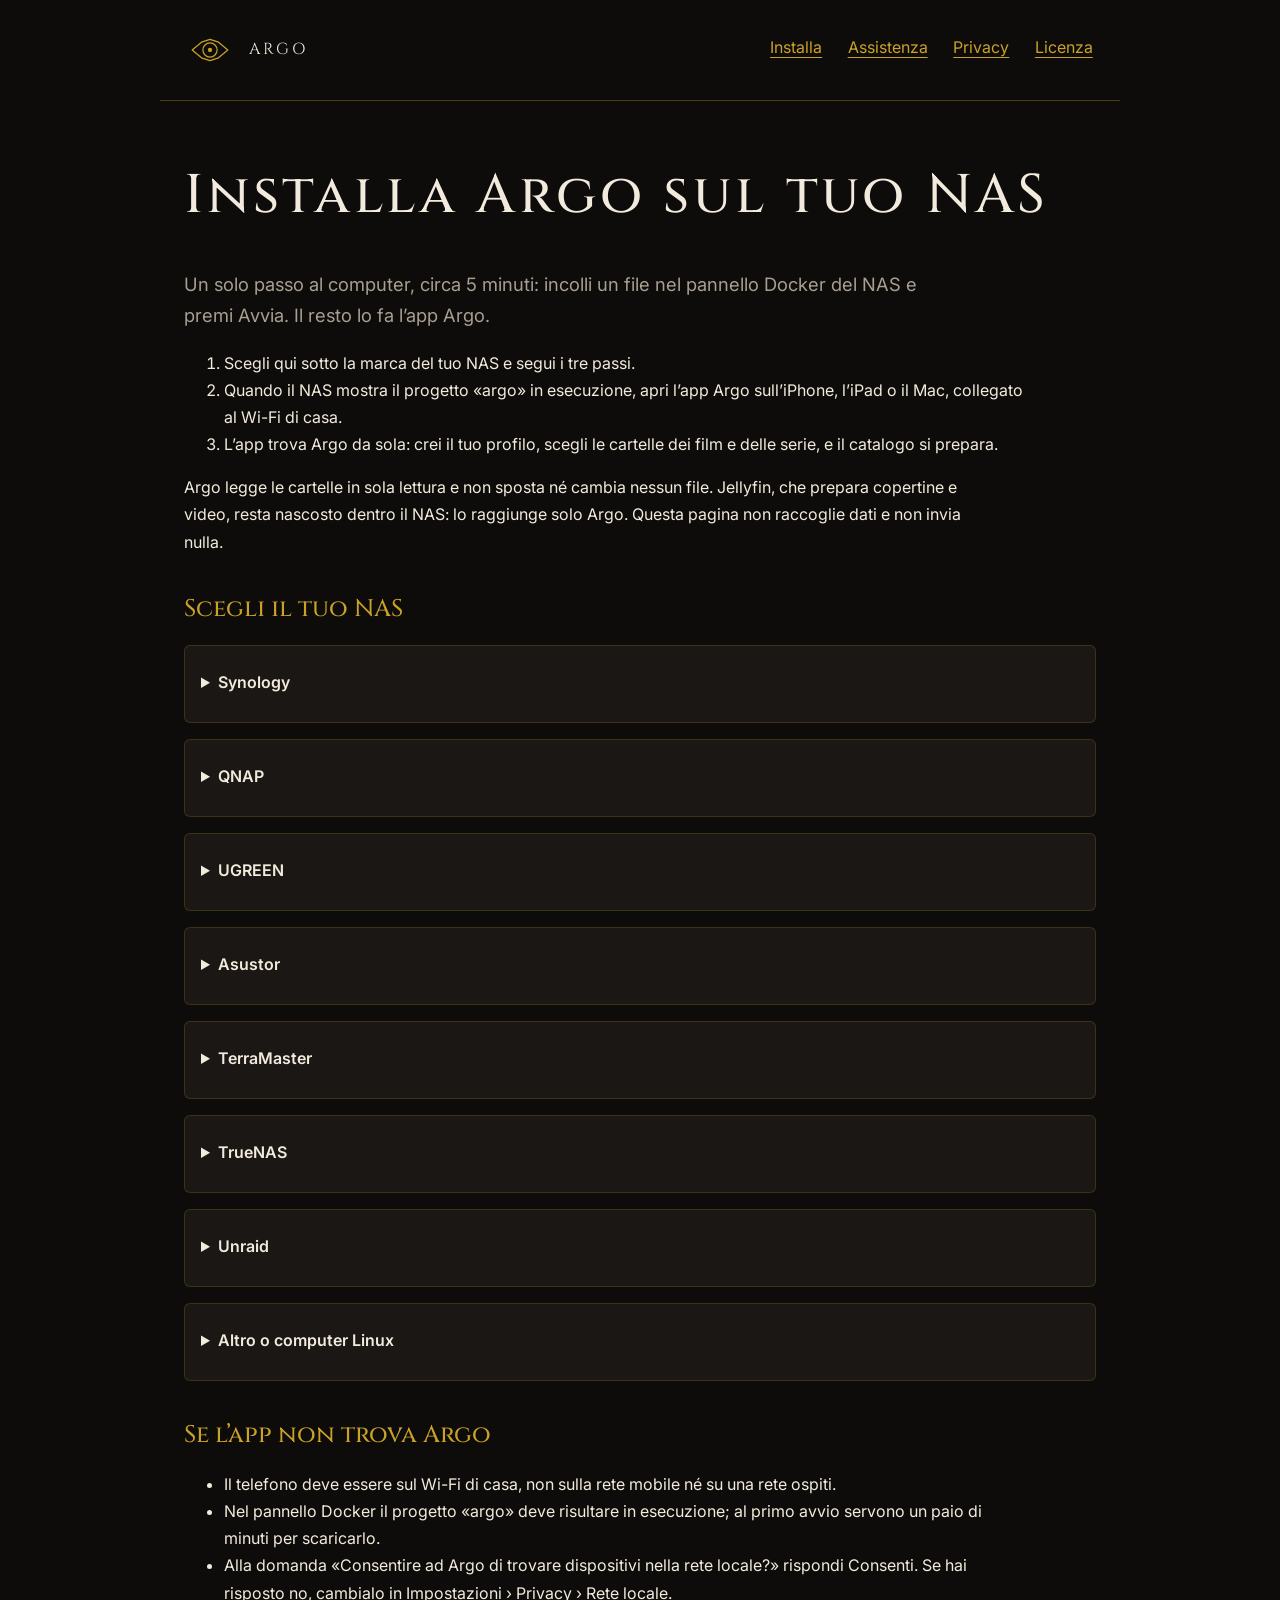
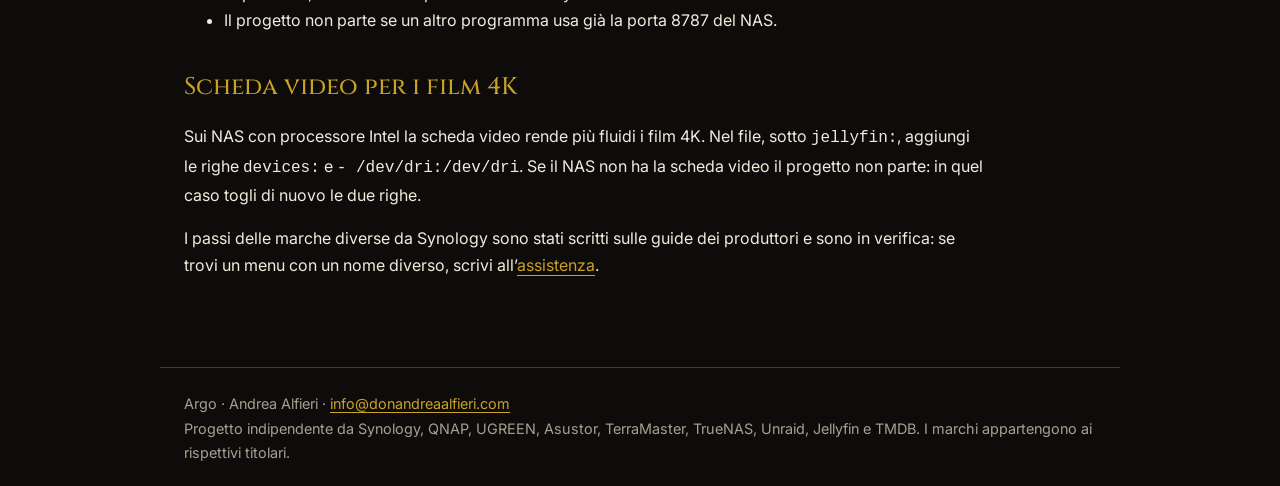
==== installa.html @ 42afb278 "Pagina «Installa»: Argo su qualunque NAS, marca per marca Passi per Synology, QNAP, UGREEN, Asustor," ====
<!doctype html><html lang="it"><head><meta charset="utf-8"><meta name="viewport" content="width=device-width, initial-scale=1"><meta name="referrer" content="no-referrer"><title>Installa Argo · Argo</title><link rel="icon" href="assets/argo-icon.svg" type="image/svg+xml"><link rel="stylesheet" href="style.css"></head><body><a class="skip" href="#contenuto">Vai al contenuto</a><header><a class="brand" href="index.html"><img src="assets/argo-icon.svg" alt="" width="52" height="52">ARGO</a><nav aria-label="Navigazione"><a href="installa.html">Installa</a><a href="supporto.html">Assistenza</a><a href="privacy.html">Privacy</a><a href="licenza.html">Licenza</a></nav></header><main id="contenuto"><h1>Installa Argo sul tuo NAS</h1><p class="lead">Un solo passo al computer, circa 5 minuti: incolli un file nel pannello Docker del NAS e premi Avvia. Il resto lo fa l’app Argo.</p><ol><li>Scegli qui sotto la marca del tuo NAS e segui i tre passi.</li><li>Quando il NAS mostra il progetto «argo» in esecuzione, apri l’app Argo sull’iPhone, l’iPad o il Mac, collegato al Wi-Fi di casa.</li><li>L’app trova Argo da sola: crei il tuo profilo, scegli le cartelle dei film e delle serie, e il catalogo si prepara.</li></ol><p>Argo legge le cartelle in sola lettura e non sposta né cambia nessun file. Jellyfin, che prepara copertine e video, resta nascosto dentro il NAS: lo raggiunge solo Argo. Questa pagina non raccoglie dati e non invia nulla.</p><h2>Scegli il tuo NAS</h2><details id="synology"><summary>Synology</summary><p><strong>Serve:</strong> DSM 7.2 e un modello con Container Manager.</p><ol><li>Apri DSM dal computer e, nel Centro pacchetti, installa Container Manager.</li><li>In Container Manager apri Progetto, premi Crea, dai il nome «argo» e scegli «Crea docker-compose.yml».</li><li>Incolla il file di Argo, premi Avanti e poi Fine. Attendi «In esecuzione».</li></ol><p>Il file di Argo per Synology, con le cartelle condivise in <code>/volume1</code>:</p><pre>name: argo
services:
  argo:
    image: ghcr.io/donandrea89/argo-server:latest
    container_name: argo
    restart: unless-stopped
    user: &quot;0:0&quot;
    ports:
      - &quot;8787:8787&quot;
    environment:
      JELLYFIN_URL: http://jellyfin:8096
      DATA_DIR: /data
      CATALOG_DIR: /catalogo
      NAS_ROOT: /nas
      LOG_LEVEL: info
    volumes:
      - argo-dati:/data
      - argo-catalogo:/catalogo
      - /volume1:/nas:ro
    depends_on:
      - jellyfin
  jellyfin:
    image: jellyfin/jellyfin:12.4
    container_name: argo-jellyfin
    restart: unless-stopped
    volumes:
      - jellyfin-config:/config
      - jellyfin-cache:/cache
      - argo-catalogo:/media/catalogo:ro
      - /volume1:/nas:ro
volumes:
  argo-dati:
  argo-catalogo:
  jellyfin-config:
  jellyfin-cache:
</pre></details><details id="qnap"><summary>QNAP</summary><p><strong>Serve:</strong> QTS 5 o QuTS hero con Container Station.</p><ol><li>Apri il pannello del NAS dal computer e, nell’App Center, installa Container Station.</li><li>In Container Station apri Applicazioni e premi Crea.</li><li>Dai il nome «argo», incolla il file di Argo e premi Crea. Attendi che l’applicazione sia avviata.</li></ol><p>Il file di Argo per QNAP, con le cartelle condivise in <code>/share</code>:</p><pre>name: argo
services:
  argo:
    image: ghcr.io/donandrea89/argo-server:latest
    container_name: argo
    restart: unless-stopped
    user: &quot;0:0&quot;
    ports:
      - &quot;8787:8787&quot;
    environment:
      JELLYFIN_URL: http://jellyfin:8096
      DATA_DIR: /data
      CATALOG_DIR: /catalogo
      NAS_ROOT: /nas
      LOG_LEVEL: info
    volumes:
      - argo-dati:/data
      - argo-catalogo:/catalogo
      - /share:/nas:ro
    depends_on:
      - jellyfin
  jellyfin:
    image: jellyfin/jellyfin:12.4
    container_name: argo-jellyfin
    restart: unless-stopped
    volumes:
      - jellyfin-config:/config
      - jellyfin-cache:/cache
      - argo-catalogo:/media/catalogo:ro
      - /share:/nas:ro
volumes:
  argo-dati:
  argo-catalogo:
  jellyfin-config:
  jellyfin-cache:
</pre></details><details id="ugreen"><summary>UGREEN</summary><p><strong>Serve:</strong> UGOS Pro con l’app Docker.</p><ol><li>Apri UGOS Pro dal computer e, nell’App Center, installa Docker.</li><li>In Docker apri Progetto e premi Crea.</li><li>Dai il nome «argo», incolla il file di Argo e premi Distribuisci.</li></ol><p>Il file di Argo per UGREEN, con le cartelle condivise in <code>/volume1</code>:</p><pre>name: argo
services:
  argo:
    image: ghcr.io/donandrea89/argo-server:latest
    container_name: argo
    restart: unless-stopped
    user: &quot;0:0&quot;
    ports:
      - &quot;8787:8787&quot;
    environment:
      JELLYFIN_URL: http://jellyfin:8096
      DATA_DIR: /data
      CATALOG_DIR: /catalogo
      NAS_ROOT: /nas
      LOG_LEVEL: info
    volumes:
      - argo-dati:/data
      - argo-catalogo:/catalogo
      - /volume1:/nas:ro
    depends_on:
      - jellyfin
  jellyfin:
    image: jellyfin/jellyfin:12.4
    container_name: argo-jellyfin
    restart: unless-stopped
    volumes:
      - jellyfin-config:/config
      - jellyfin-cache:/cache
      - argo-catalogo:/media/catalogo:ro
      - /volume1:/nas:ro
volumes:
  argo-dati:
  argo-catalogo:
  jellyfin-config:
  jellyfin-cache:
</pre></details><details id="asustor"><summary>Asustor</summary><p><strong>Serve:</strong> ADM 4 con Portainer da App Central.</p><ol><li>Apri ADM dal computer e, in App Central, installa Portainer.</li><li>In Portainer apri Stacks e premi Add stack.</li><li>Dai il nome «argo», incolla il file di Argo e premi Deploy the stack.</li></ol><p>Il file di Argo per Asustor, con le cartelle condivise in <code>/volume1</code>:</p><pre>name: argo
services:
  argo:
    image: ghcr.io/donandrea89/argo-server:latest
    container_name: argo
    restart: unless-stopped
    user: &quot;0:0&quot;
    ports:
      - &quot;8787:8787&quot;
    environment:
      JELLYFIN_URL: http://jellyfin:8096
      DATA_DIR: /data
      CATALOG_DIR: /catalogo
      NAS_ROOT: /nas
      LOG_LEVEL: info
    volumes:
      - argo-dati:/data
      - argo-catalogo:/catalogo
      - /volume1:/nas:ro
    depends_on:
      - jellyfin
  jellyfin:
    image: jellyfin/jellyfin:12.4
    container_name: argo-jellyfin
    restart: unless-stopped
    volumes:
      - jellyfin-config:/config
      - jellyfin-cache:/cache
      - argo-catalogo:/media/catalogo:ro
      - /volume1:/nas:ro
volumes:
  argo-dati:
  argo-catalogo:
  jellyfin-config:
  jellyfin-cache:
</pre></details><details id="terramaster"><summary>TerraMaster</summary><p><strong>Serve:</strong> TOS 6 con Docker Manager.</p><ol><li>Apri TOS dal computer e, nell’App Center, installa Docker Manager.</li><li>In Docker Manager apri Compose e premi Crea.</li><li>Dai il nome «argo», incolla il file di Argo e avvia il progetto.</li></ol><p>Il file di Argo per TerraMaster, con le cartelle condivise in <code>/Volume1</code>:</p><pre>name: argo
services:
  argo:
    image: ghcr.io/donandrea89/argo-server:latest
    container_name: argo
    restart: unless-stopped
    user: &quot;0:0&quot;
    ports:
      - &quot;8787:8787&quot;
    environment:
      JELLYFIN_URL: http://jellyfin:8096
      DATA_DIR: /data
      CATALOG_DIR: /catalogo
      NAS_ROOT: /nas
      LOG_LEVEL: info
    volumes:
      - argo-dati:/data
      - argo-catalogo:/catalogo
      - /Volume1:/nas:ro
    depends_on:
      - jellyfin
  jellyfin:
    image: jellyfin/jellyfin:12.4
    container_name: argo-jellyfin
    restart: unless-stopped
    volumes:
      - jellyfin-config:/config
      - jellyfin-cache:/cache
      - argo-catalogo:/media/catalogo:ro
      - /Volume1:/nas:ro
volumes:
  argo-dati:
  argo-catalogo:
  jellyfin-config:
  jellyfin-cache:
</pre></details><details id="truenas"><summary>TrueNAS</summary><p><strong>Serve:</strong> TrueNAS SCALE 24.10 o successivo.</p><ol><li>Apri TrueNAS dal computer, vai in Apps e premi Discover Apps.</li><li>Apri il menu ⋮ e scegli Install via YAML.</li><li>Dai il nome «argo», incolla il file di Argo (sostituisci NOME-DEL-POOL con il tuo pool) e premi Save.</li></ol><p>Il file di Argo per TrueNAS, con le cartelle condivise in <code>/mnt/NOME-DEL-POOL</code>:</p><pre>name: argo
services:
  argo:
    image: ghcr.io/donandrea89/argo-server:latest
    container_name: argo
    restart: unless-stopped
    user: &quot;0:0&quot;
    ports:
      - &quot;8787:8787&quot;
    environment:
      JELLYFIN_URL: http://jellyfin:8096
      DATA_DIR: /data
      CATALOG_DIR: /catalogo
      NAS_ROOT: /nas
      LOG_LEVEL: info
    volumes:
      - argo-dati:/data
      - argo-catalogo:/catalogo
      - /mnt/NOME-DEL-POOL:/nas:ro
    depends_on:
      - jellyfin
  jellyfin:
    image: jellyfin/jellyfin:12.4
    container_name: argo-jellyfin
    restart: unless-stopped
    volumes:
      - jellyfin-config:/config
      - jellyfin-cache:/cache
      - argo-catalogo:/media/catalogo:ro
      - /mnt/NOME-DEL-POOL:/nas:ro
volumes:
  argo-dati:
  argo-catalogo:
  jellyfin-config:
  jellyfin-cache:
</pre></details><details id="unraid"><summary>Unraid</summary><p><strong>Serve:</strong> Unraid 6.12 o successivo con il plugin Docker Compose Manager.</p><ol><li>Apri Unraid dal computer e, in Apps, installa Docker Compose Manager.</li><li>Nella scheda Docker premi Add New Stack e chiamalo «argo».</li><li>Premi Edit Stack, incolla il file di Argo, salva e premi Compose Up.</li></ol><p>Il file di Argo per Unraid, con le cartelle condivise in <code>/mnt/user</code>:</p><pre>name: argo
services:
  argo:
    image: ghcr.io/donandrea89/argo-server:latest
    container_name: argo
    restart: unless-stopped
    user: &quot;0:0&quot;
    ports:
      - &quot;8787:8787&quot;
    environment:
      JELLYFIN_URL: http://jellyfin:8096
      DATA_DIR: /data
      CATALOG_DIR: /catalogo
      NAS_ROOT: /nas
      LOG_LEVEL: info
    volumes:
      - argo-dati:/data
      - argo-catalogo:/catalogo
      - /mnt/user:/nas:ro
    depends_on:
      - jellyfin
  jellyfin:
    image: jellyfin/jellyfin:12.4
    container_name: argo-jellyfin
    restart: unless-stopped
    volumes:
      - jellyfin-config:/config
      - jellyfin-cache:/cache
      - argo-catalogo:/media/catalogo:ro
      - /mnt/user:/nas:ro
volumes:
  argo-dati:
  argo-catalogo:
  jellyfin-config:
  jellyfin-cache:
</pre></details><details id="altro"><summary>Altro o computer Linux</summary><p><strong>Serve:</strong> Docker con Compose.</p><ol><li>Salva il file di Argo come compose.yaml in una cartella del computer.</li><li>Cambia /srv con la cartella che contiene i tuoi film.</li><li>Nel Terminale, in quella cartella, esegui: docker compose up -d</li></ol><p>Il file di Argo per Altro o computer Linux, con le cartelle condivise in <code>/srv</code>:</p><pre>name: argo
services:
  argo:
    image: ghcr.io/donandrea89/argo-server:latest
    container_name: argo
    restart: unless-stopped
    user: &quot;0:0&quot;
    ports:
      - &quot;8787:8787&quot;
    environment:
      JELLYFIN_URL: http://jellyfin:8096
      DATA_DIR: /data
      CATALOG_DIR: /catalogo
      NAS_ROOT: /nas
      LOG_LEVEL: info
    volumes:
      - argo-dati:/data
      - argo-catalogo:/catalogo
      - /srv:/nas:ro
    depends_on:
      - jellyfin
  jellyfin:
    image: jellyfin/jellyfin:12.4
    container_name: argo-jellyfin
    restart: unless-stopped
    volumes:
      - jellyfin-config:/config
      - jellyfin-cache:/cache
      - argo-catalogo:/media/catalogo:ro
      - /srv:/nas:ro
volumes:
  argo-dati:
  argo-catalogo:
  jellyfin-config:
  jellyfin-cache:
</pre></details><h2>Se l’app non trova Argo</h2><ul><li>Il telefono deve essere sul Wi-Fi di casa, non sulla rete mobile né su una rete ospiti.</li><li>Nel pannello Docker il progetto «argo» deve risultare in esecuzione; al primo avvio servono un paio di minuti per scaricarlo.</li><li>Alla domanda «Consentire ad Argo di trovare dispositivi nella rete locale?» rispondi Consenti. Se hai risposto no, cambialo in Impostazioni › Privacy › Rete locale.</li><li>Il progetto non parte se un altro programma usa già la porta 8787 del NAS.</li></ul><h2>Scheda video per i film 4K</h2><p>Sui NAS con processore Intel la scheda video rende più fluidi i film 4K. Nel file, sotto <code>jellyfin:</code>, aggiungi le righe <code>devices:</code> e <code>  - /dev/dri:/dev/dri</code>. Se il NAS non ha la scheda video il progetto non parte: in quel caso togli di nuovo le due righe.</p><p>I passi delle marche diverse da Synology sono stati scritti sulle guide dei produttori e sono in verifica: se trovi un menu con un nome diverso, scrivi all’<a href="supporto.html">assistenza</a>.</p></main><footer>Argo · Andrea Alfieri · <a href="mailto:info@donandreaalfieri.com">info@donandreaalfieri.com</a><br>Progetto indipendente da Synology, QNAP, UGREEN, Asustor, TerraMaster, TrueNAS, Unraid, Jellyfin e TMDB. I marchi appartengono ai rispettivi titolari.</footer></body></html>
---- style.css ----
@font-face{font-family:Cinzel;src:url(assets/fonts/cinzel.ttf) format("truetype");font-display:swap}@font-face{font-family:Inter;src:url(assets/fonts/inter.ttf) format("truetype");font-display:swap}:root{color-scheme:dark;--bg:#0E0C0A;--surface:#1A1714;--accent:#C8553D;--gold:#C9A227;--text:#F2EBDD;--muted:#A89F91;--space:1.5rem;--radius:6px}*{box-sizing:border-box}body{margin:0;background:var(--bg);color:var(--text);font:1rem/1.7 Inter,system-ui,sans-serif}a{color:var(--gold);text-underline-offset:.22em}a:focus-visible{outline:2px solid var(--gold);outline-offset:5px}header,main,footer{width:min(960px,100%);margin:auto;padding:var(--space)}header{display:flex;align-items:center;gap:1rem;flex-wrap:wrap;border-bottom:1px solid #C9A22755}.brand{display:flex;align-items:center;gap:.8rem;color:var(--text);font-family:Cinzel;letter-spacing:.2em;text-decoration:none}.brand img{width:52px;height:52px}nav{margin-left:auto;display:flex;gap:1.2rem;flex-wrap:wrap}nav a{padding:.4rem .2rem;min-height:44px}h1,h2{font-family:Cinzel;font-weight:500;line-height:1.3}h1{font-size:clamp(2rem,6vw,3.4rem);letter-spacing:.07em}h2{margin-top:2.4rem;color:var(--gold)}.lead{font-size:1.15rem;color:var(--muted);max-width:65ch}.draft{padding:1rem;border-left:3px solid var(--gold);background:var(--surface);border-radius:var(--radius)}.cards{display:grid;grid-template-columns:repeat(auto-fit,minmax(min(100%,250px),1fr));gap:1rem;margin:2rem 0}.card{padding:1.4rem;background:var(--surface);border:1px solid #C9A22733;border-radius:var(--radius)}.card h2{margin:0 0 1rem}.card a{display:inline-block;padding:.5rem 0}details{margin:1rem 0;padding:1rem;background:var(--surface);border:1px solid #C9A22733;border-radius:var(--radius)}summary{cursor:pointer;min-height:44px;display:list-item;padding:.4rem 0;font-weight:600}summary:focus-visible{outline:2px solid var(--gold);outline-offset:4px}p,li{max-width:80ch;overflow-wrap:anywhere}footer{margin-top:3rem;border-top:1px solid #C9A22755;color:var(--muted);font-size:.9rem}.skip{position:absolute;left:1rem;top:-100px}.skip:focus{top:1rem;background:var(--surface);padding:.6rem}code{font-family:monospace;color:var(--text)}@media(max-width:600px){nav{margin:0;width:100%}h1{margin-top:1.6rem}}

pre{overflow-x:auto;max-width:100%;padding:14px;border-radius:12px;background:rgba(255,255,255,.06);font-size:.82rem;line-height:1.45}details ol{padding-left:1.3em}
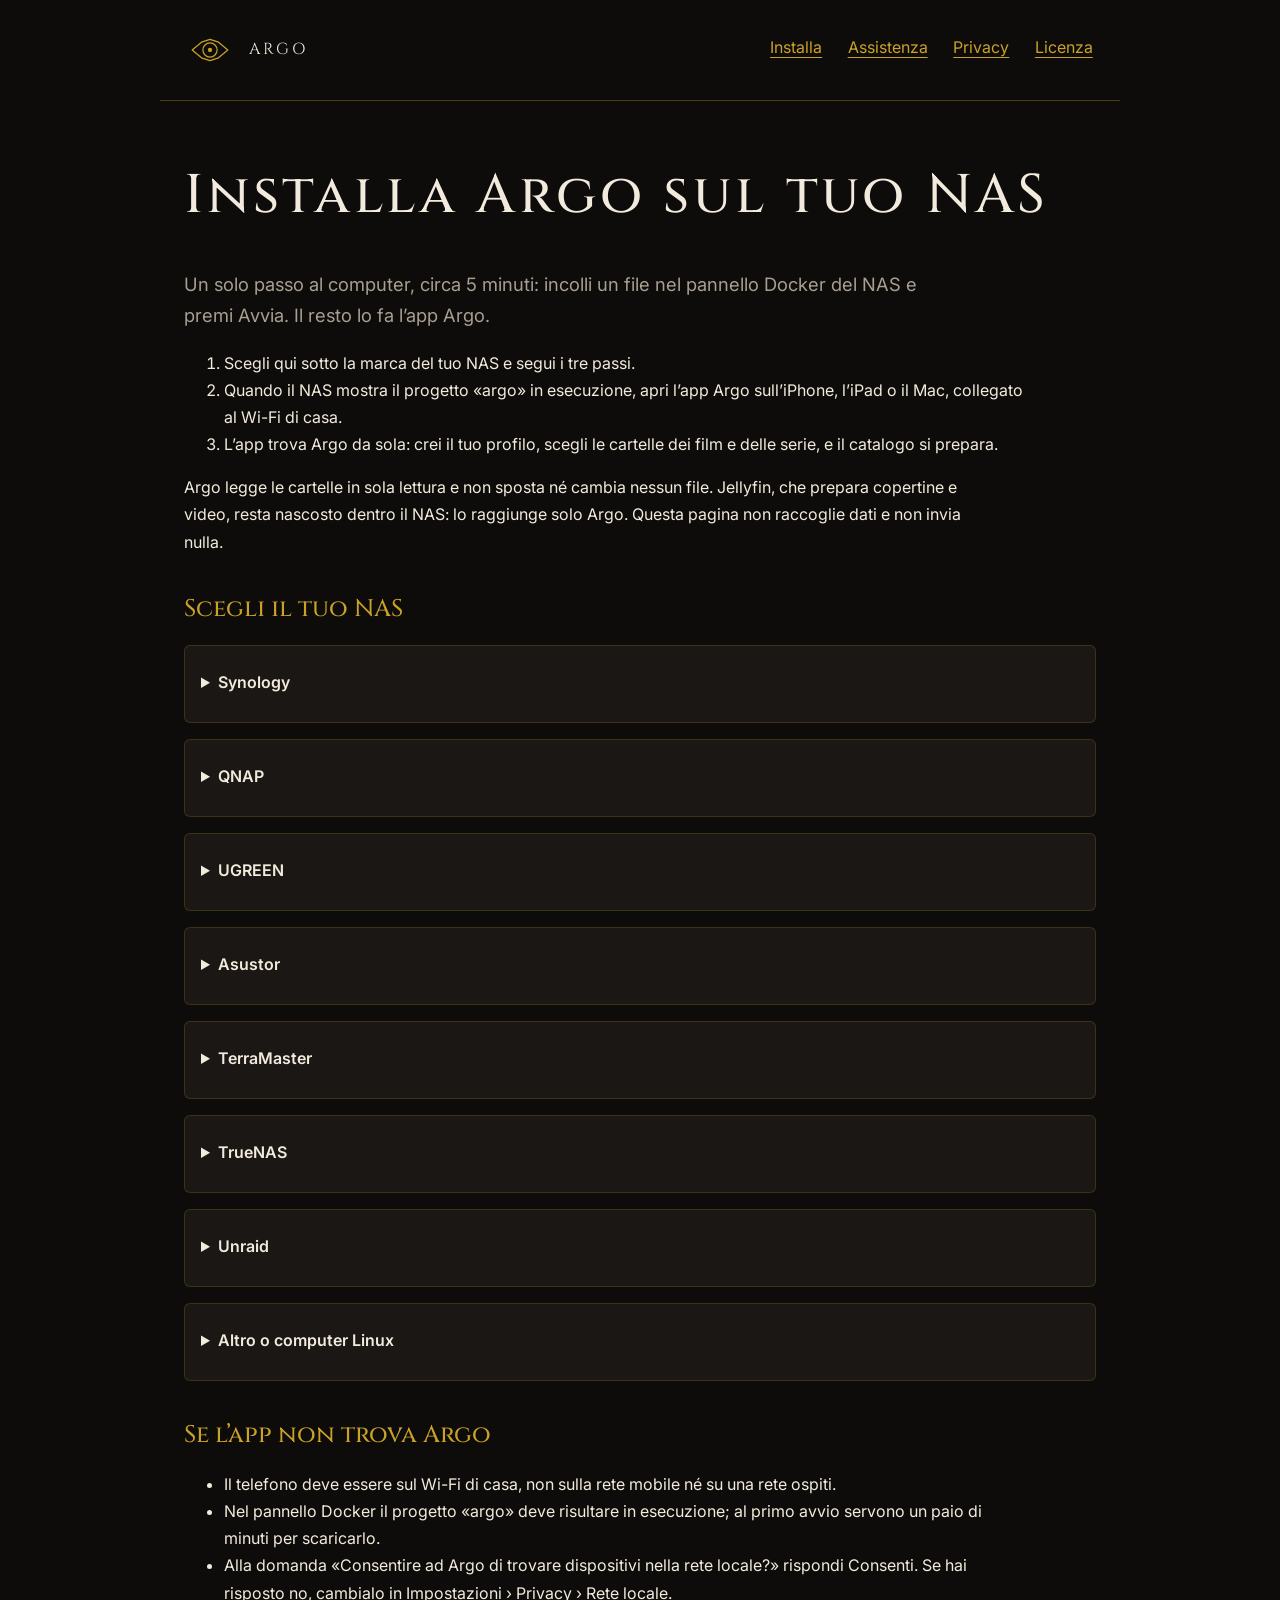
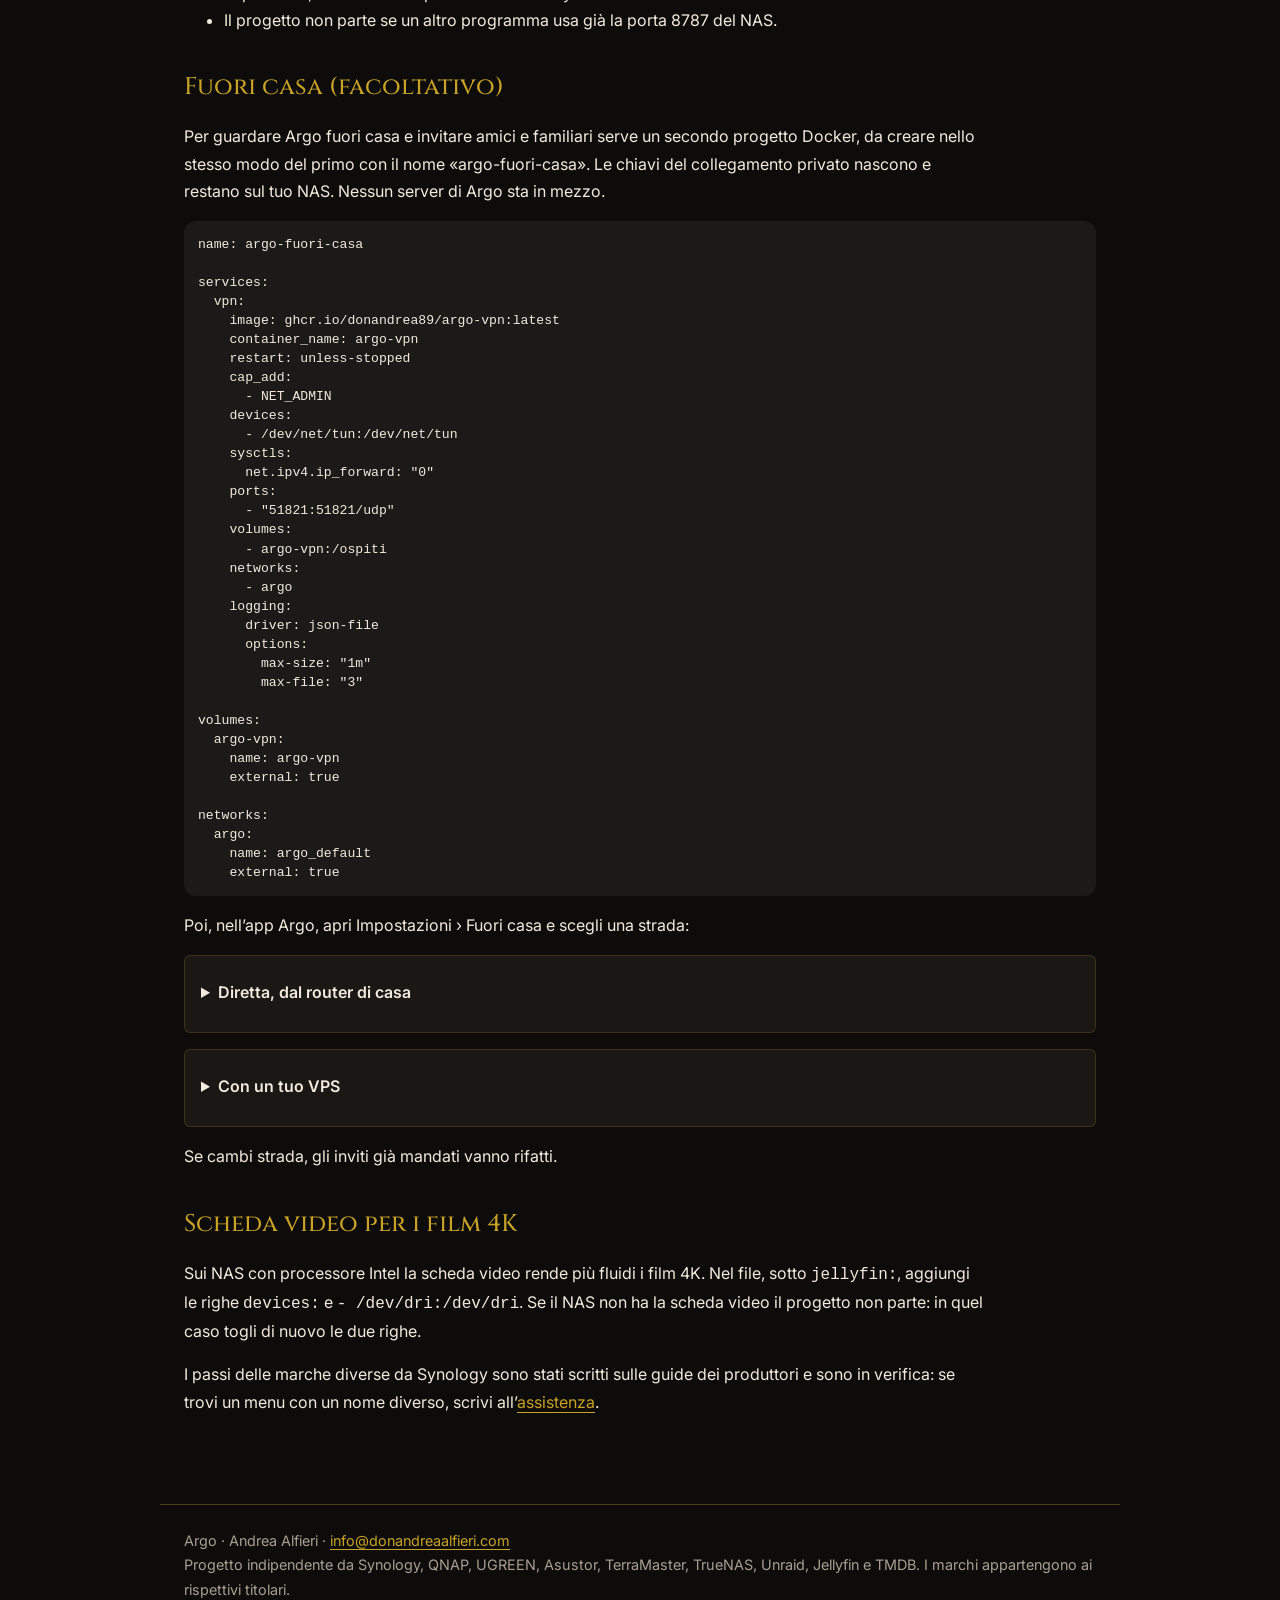
==== commit f1a7d40a: "Installa: fuori casa diretto dal router o con un proprio VPS, script argo-vps.sh Co-Authored-By: Cla" ====
--- a/installa.html
+++ b/installa.html
@@ -278,4 +278,39 @@
   argo-catalogo:
   jellyfin-config:
   jellyfin-cache:
-</pre></details><h2>Se l’app non trova Argo</h2><ul><li>Il telefono deve essere sul Wi-Fi di casa, non sulla rete mobile né su una rete ospiti.</li><li>Nel pannello Docker il progetto «argo» deve risultare in esecuzione; al primo avvio servono un paio di minuti per scaricarlo.</li><li>Alla domanda «Consentire ad Argo di trovare dispositivi nella rete locale?» rispondi Consenti. Se hai risposto no, cambialo in Impostazioni › Privacy › Rete locale.</li><li>Il progetto non parte se un altro programma usa già la porta 8787 del NAS.</li></ul><h2>Scheda video per i film 4K</h2><p>Sui NAS con processore Intel la scheda video rende più fluidi i film 4K. Nel file, sotto <code>jellyfin:</code>, aggiungi le righe <code>devices:</code> e <code>  - /dev/dri:/dev/dri</code>. Se il NAS non ha la scheda video il progetto non parte: in quel caso togli di nuovo le due righe.</p><p>I passi delle marche diverse da Synology sono stati scritti sulle guide dei produttori e sono in verifica: se trovi un menu con un nome diverso, scrivi all’<a href="supporto.html">assistenza</a>.</p></main><footer>Argo · Andrea Alfieri · <a href="mailto:info@donandreaalfieri.com">info@donandreaalfieri.com</a><br>Progetto indipendente da Synology, QNAP, UGREEN, Asustor, TerraMaster, TrueNAS, Unraid, Jellyfin e TMDB. I marchi appartengono ai rispettivi titolari.</footer></body></html>+</pre></details><h2>Se l’app non trova Argo</h2><ul><li>Il telefono deve essere sul Wi-Fi di casa, non sulla rete mobile né su una rete ospiti.</li><li>Nel pannello Docker il progetto «argo» deve risultare in esecuzione; al primo avvio servono un paio di minuti per scaricarlo.</li><li>Alla domanda «Consentire ad Argo di trovare dispositivi nella rete locale?» rispondi Consenti. Se hai risposto no, cambialo in Impostazioni › Privacy › Rete locale.</li><li>Il progetto non parte se un altro programma usa già la porta 8787 del NAS.</li></ul><h2>Fuori casa (facoltativo)</h2><p>Per guardare Argo fuori casa e invitare amici e familiari serve un secondo progetto Docker, da creare nello stesso modo del primo con il nome «argo-fuori-casa». Le chiavi del collegamento privato nascono e restano sul tuo NAS. Nessun server di Argo sta in mezzo.</p><pre>name: argo-fuori-casa
+
+services:
+  vpn:
+    image: ghcr.io/donandrea89/argo-vpn:latest
+    container_name: argo-vpn
+    restart: unless-stopped
+    cap_add:
+      - NET_ADMIN
+    devices:
+      - /dev/net/tun:/dev/net/tun
+    sysctls:
+      net.ipv4.ip_forward: &quot;0&quot;
+    ports:
+      - &quot;51821:51821/udp&quot;
+    volumes:
+      - argo-vpn:/ospiti
+    networks:
+      - argo
+    logging:
+      driver: json-file
+      options:
+        max-size: &quot;1m&quot;
+        max-file: &quot;3&quot;
+
+volumes:
+  argo-vpn:
+    name: argo-vpn
+    external: true
+
+networks:
+  argo:
+    name: argo_default
+    external: true
+</pre><p>Poi, nell’app Argo, apri Impostazioni › Fuori casa e scegli una strada:</p><details><summary>Diretta, dal router di casa</summary><ol><li>Nel pannello del router (spesso all’indirizzo 192.168.1.1) cerca «Port forwarding», «Inoltro porte» o «Virtual server».</li><li>Inoltra la porta <strong>UDP 51821</strong> all’indirizzo del NAS, sulla stessa porta 51821.</li><li>Per un nome che non cambia usa il servizio gratuito della marca del NAS (per esempio QuickConnect DDNS di Synology, myQNAPcloud di QNAP) e scrivilo nell’app.</li></ol><p>La porta non risponde a chi non ha un invito: il NAS resta invisibile. Non funziona se l’operatore non dà un indirizzo pubblico, come succede con alcune linee FWA e mobili: in quel caso usa un VPS.</p></details><details><summary>Con un tuo VPS</summary><ol><li>Serve un VPS con Ubuntu o Debian, anche il più piccolo.</li><li>L’app ti mostra il codice del tuo NAS. Sul VPS, come amministratore, esegui:<pre>curl -fsSL https://donandrea89.github.io/argo-supporto/argo-vps.sh -o argo-vps.sh
+sudo bash argo-vps.sh CODICE-DEL-NAS</pre></li><li>Alla fine il VPS scrive un codice che inizia con ARGO-VPS1: incollalo nell’app.</li></ol><p>Il VPS inoltra soltanto pacchetti cifrati: non ha le chiavi degli ospiti e non può vedere cosa guardate. Se il fornitore del VPS ha un firewall nel suo pannello, apri le porte UDP 51820 e 51821. Puoi leggere lo script prima di eseguirlo: <a href="argo-vps.sh">argo-vps.sh</a>.</p></details><p>Se cambi strada, gli inviti già mandati vanno rifatti.</p><h2>Scheda video per i film 4K</h2><p>Sui NAS con processore Intel la scheda video rende più fluidi i film 4K. Nel file, sotto <code>jellyfin:</code>, aggiungi le righe <code>devices:</code> e <code>  - /dev/dri:/dev/dri</code>. Se il NAS non ha la scheda video il progetto non parte: in quel caso togli di nuovo le due righe.</p><p>I passi delle marche diverse da Synology sono stati scritti sulle guide dei produttori e sono in verifica: se trovi un menu con un nome diverso, scrivi all’<a href="supporto.html">assistenza</a>.</p></main><footer>Argo · Andrea Alfieri · <a href="mailto:info@donandreaalfieri.com">info@donandreaalfieri.com</a><br>Progetto indipendente da Synology, QNAP, UGREEN, Asustor, TerraMaster, TrueNAS, Unraid, Jellyfin e TMDB. I marchi appartengono ai rispettivi titolari.</footer></body></html>
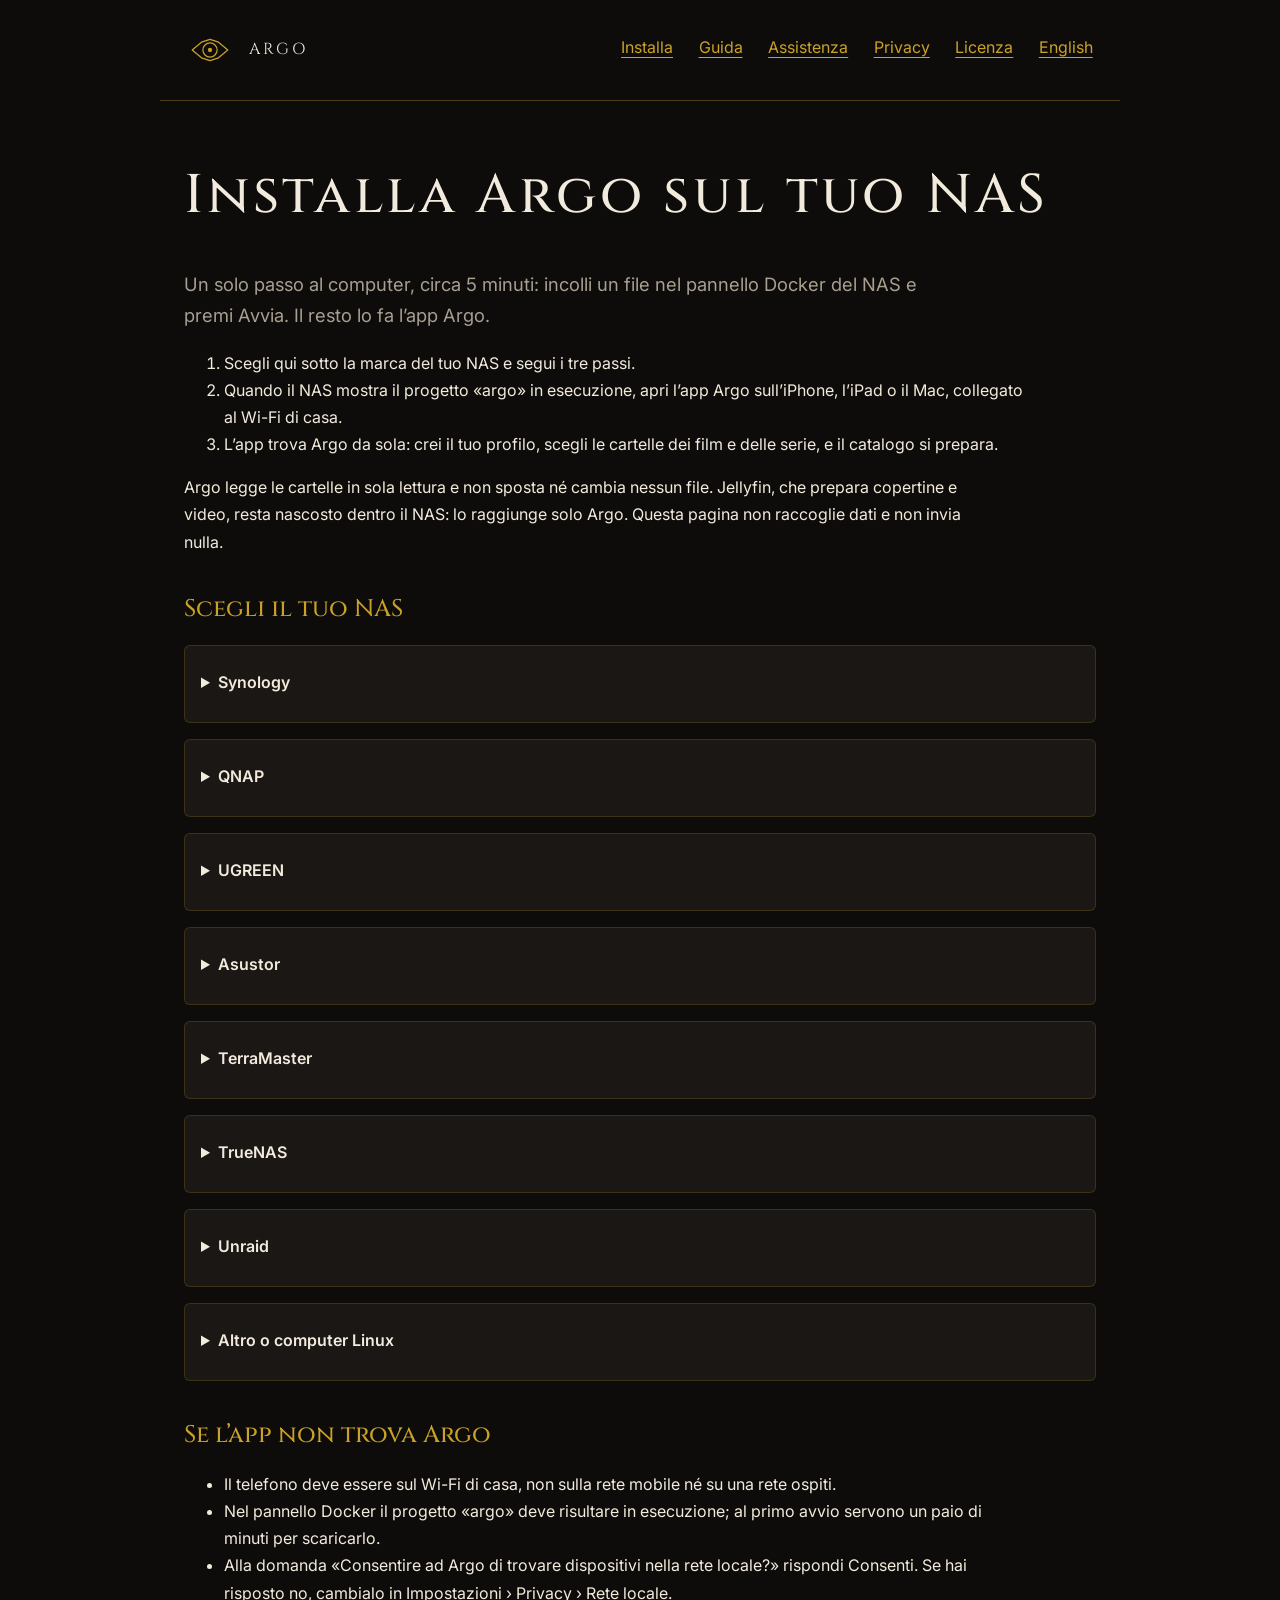
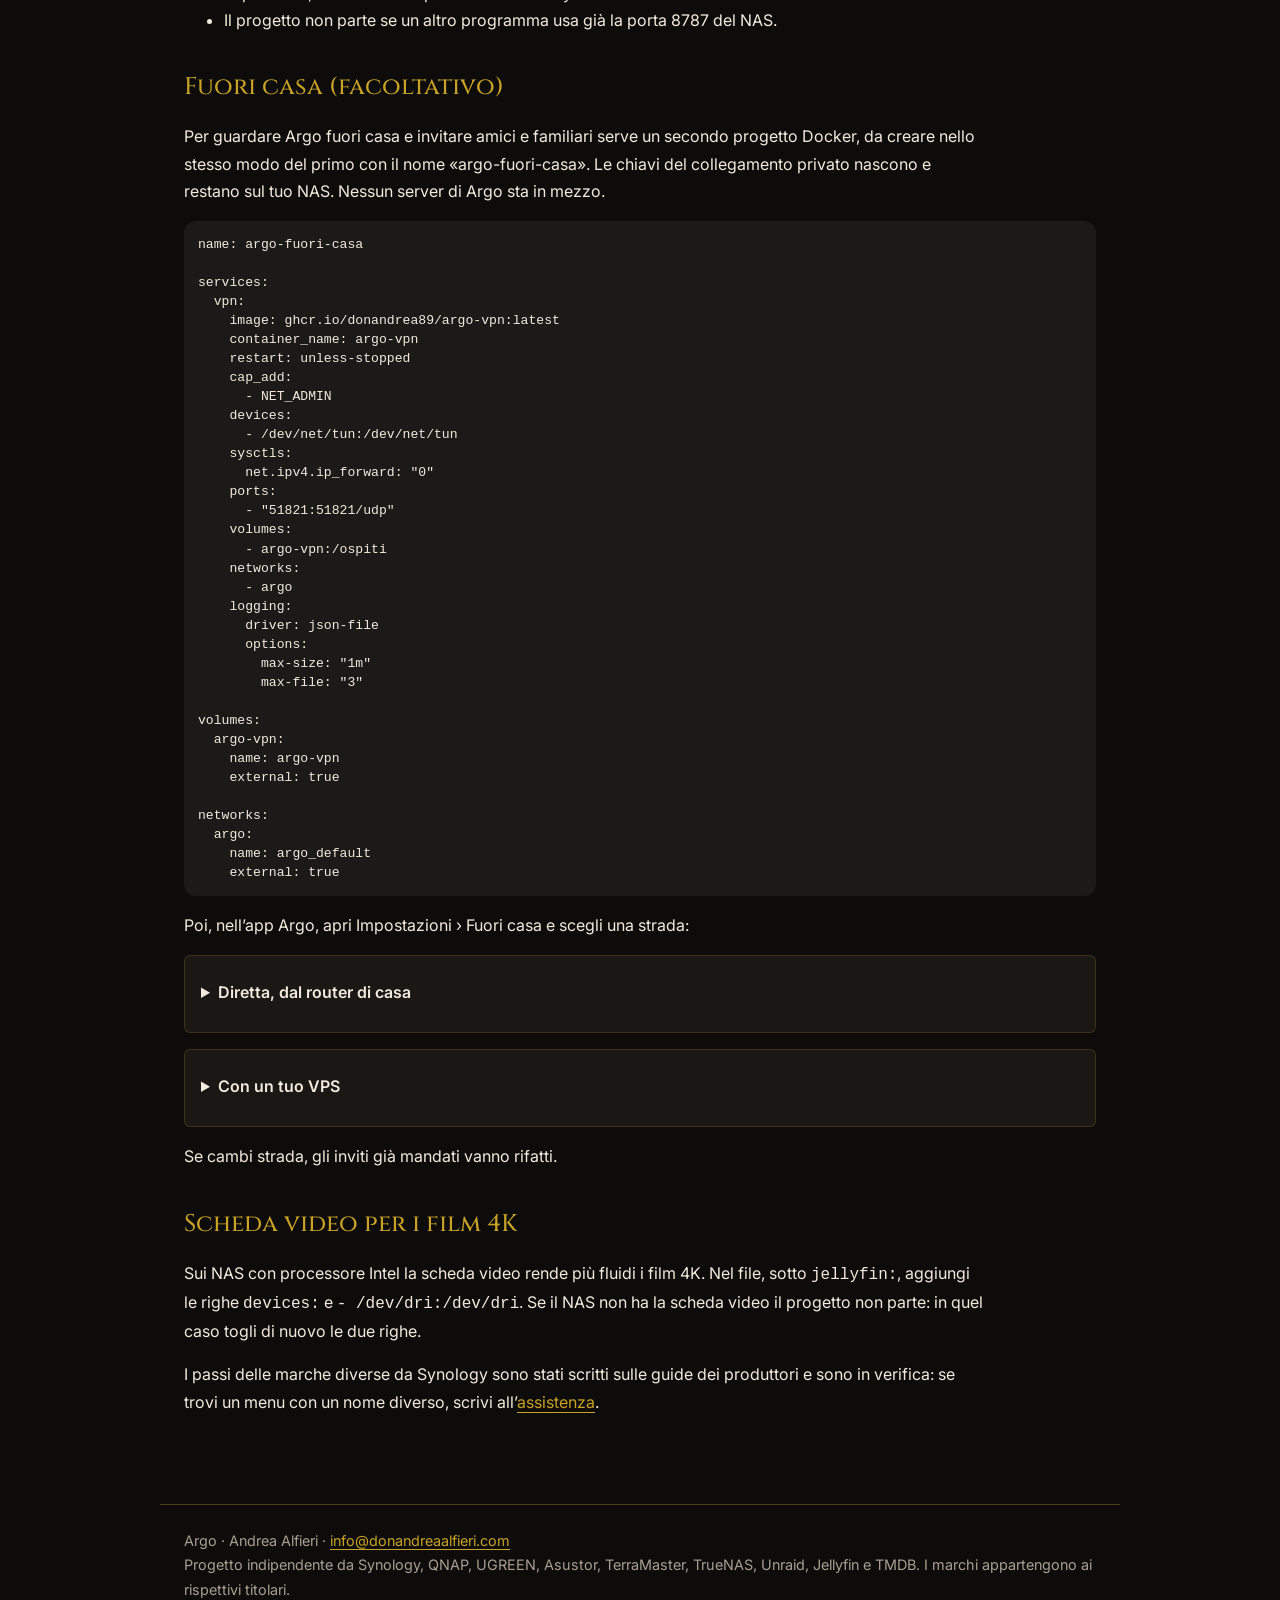
==== commit d5a66be8: "Sito: guida passo passo, «Se qualcosa non va», domande frequenti aggiornate alla 0.6 e pagine in ing" ====
--- a/installa.html
+++ b/installa.html
@@ -1,4 +1,4 @@
-<!doctype html><html lang="it"><head><meta charset="utf-8"><meta name="viewport" content="width=device-width, initial-scale=1"><meta name="referrer" content="no-referrer"><title>Installa Argo · Argo</title><link rel="icon" href="assets/argo-icon.svg" type="image/svg+xml"><link rel="stylesheet" href="style.css"></head><body><a class="skip" href="#contenuto">Vai al contenuto</a><header><a class="brand" href="index.html"><img src="assets/argo-icon.svg" alt="" width="52" height="52">ARGO</a><nav aria-label="Navigazione"><a href="installa.html">Installa</a><a href="supporto.html">Assistenza</a><a href="privacy.html">Privacy</a><a href="licenza.html">Licenza</a></nav></header><main id="contenuto"><h1>Installa Argo sul tuo NAS</h1><p class="lead">Un solo passo al computer, circa 5 minuti: incolli un file nel pannello Docker del NAS e premi Avvia. Il resto lo fa l’app Argo.</p><ol><li>Scegli qui sotto la marca del tuo NAS e segui i tre passi.</li><li>Quando il NAS mostra il progetto «argo» in esecuzione, apri l’app Argo sull’iPhone, l’iPad o il Mac, collegato al Wi-Fi di casa.</li><li>L’app trova Argo da sola: crei il tuo profilo, scegli le cartelle dei film e delle serie, e il catalogo si prepara.</li></ol><p>Argo legge le cartelle in sola lettura e non sposta né cambia nessun file. Jellyfin, che prepara copertine e video, resta nascosto dentro il NAS: lo raggiunge solo Argo. Questa pagina non raccoglie dati e non invia nulla.</p><h2>Scegli il tuo NAS</h2><details id="synology"><summary>Synology</summary><p><strong>Serve:</strong> DSM 7.2 e un modello con Container Manager.</p><ol><li>Apri DSM dal computer e, nel Centro pacchetti, installa Container Manager.</li><li>In Container Manager apri Progetto, premi Crea, dai il nome «argo» e scegli «Crea docker-compose.yml».</li><li>Incolla il file di Argo, premi Avanti e poi Fine. Attendi «In esecuzione».</li></ol><p>Il file di Argo per Synology, con le cartelle condivise in <code>/volume1</code>:</p><pre>name: argo
+<!doctype html><html lang="it"><head><meta charset="utf-8"><meta name="viewport" content="width=device-width, initial-scale=1"><meta name="referrer" content="no-referrer"><title>Installa Argo · Argo</title><link rel="icon" href="assets/argo-icon.svg" type="image/svg+xml"><link rel="stylesheet" href="style.css"></head><body><a class="skip" href="#contenuto">Vai al contenuto</a><header><a class="brand" href="index.html"><img src="assets/argo-icon.svg" alt="" width="52" height="52">ARGO</a><nav aria-label="Navigazione"><a href="installa.html">Installa</a><a href="guida.html">Guida</a><a href="supporto.html">Assistenza</a><a href="privacy.html">Privacy</a><a href="licenza.html">Licenza</a><a href="en/index.html">English</a></nav></header><main id="contenuto"><h1>Installa Argo sul tuo NAS</h1><p class="lead">Un solo passo al computer, circa 5 minuti: incolli un file nel pannello Docker del NAS e premi Avvia. Il resto lo fa l’app Argo.</p><ol><li>Scegli qui sotto la marca del tuo NAS e segui i tre passi.</li><li>Quando il NAS mostra il progetto «argo» in esecuzione, apri l’app Argo sull’iPhone, l’iPad o il Mac, collegato al Wi-Fi di casa.</li><li>L’app trova Argo da sola: crei il tuo profilo, scegli le cartelle dei film e delle serie, e il catalogo si prepara.</li></ol><p>Argo legge le cartelle in sola lettura e non sposta né cambia nessun file. Jellyfin, che prepara copertine e video, resta nascosto dentro il NAS: lo raggiunge solo Argo. Questa pagina non raccoglie dati e non invia nulla.</p><h2>Scegli il tuo NAS</h2><details id="synology"><summary>Synology</summary><p><strong>Serve:</strong> DSM 7.2 e un modello con Container Manager.</p><ol><li>Apri DSM dal computer e, nel Centro pacchetti, installa Container Manager.</li><li>In Container Manager apri Progetto, premi Crea, dai il nome «argo» e scegli «Crea docker-compose.yml».</li><li>Incolla il file di Argo, premi Avanti e poi Fine. Attendi «In esecuzione».</li></ol><p>Il file di Argo per Synology, con le cartelle condivise in <code>/volume1</code>:</p><pre>name: argo
 services:
   argo:
     image: ghcr.io/donandrea89/argo-server:latest
